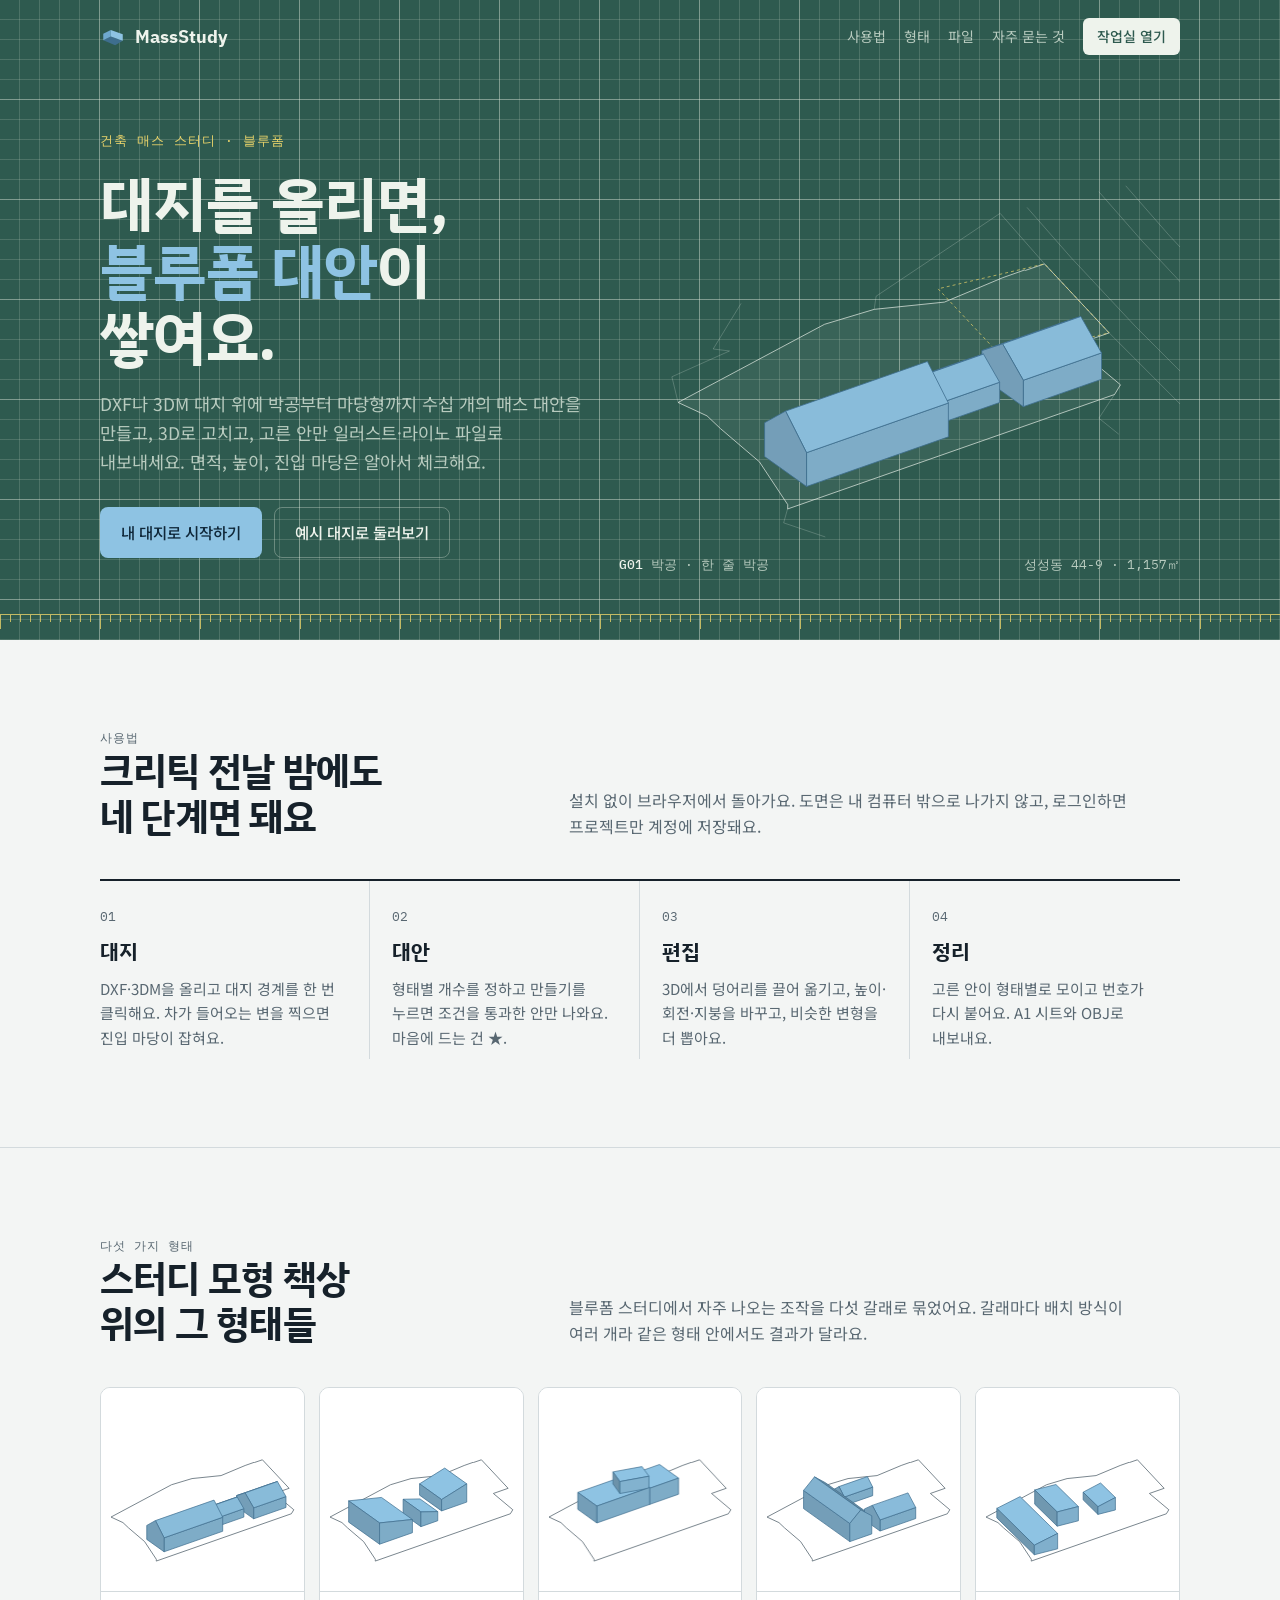
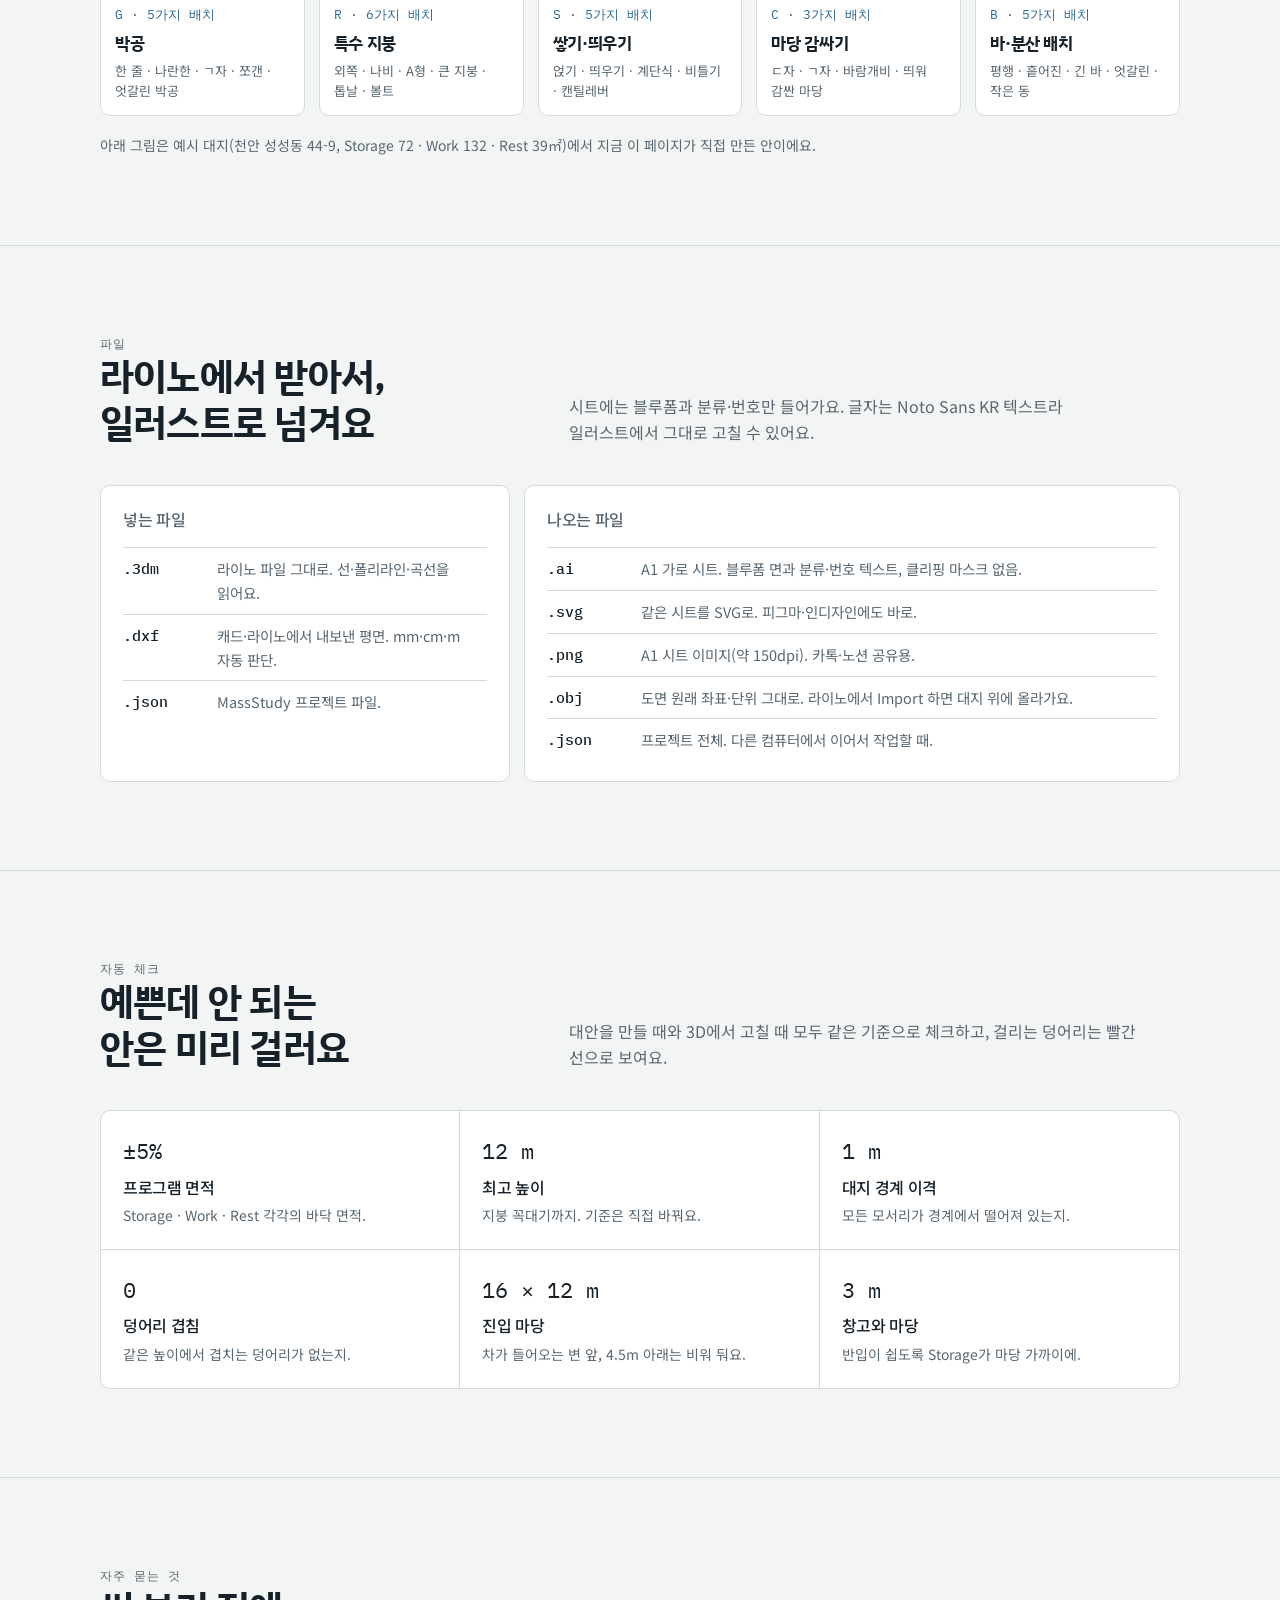
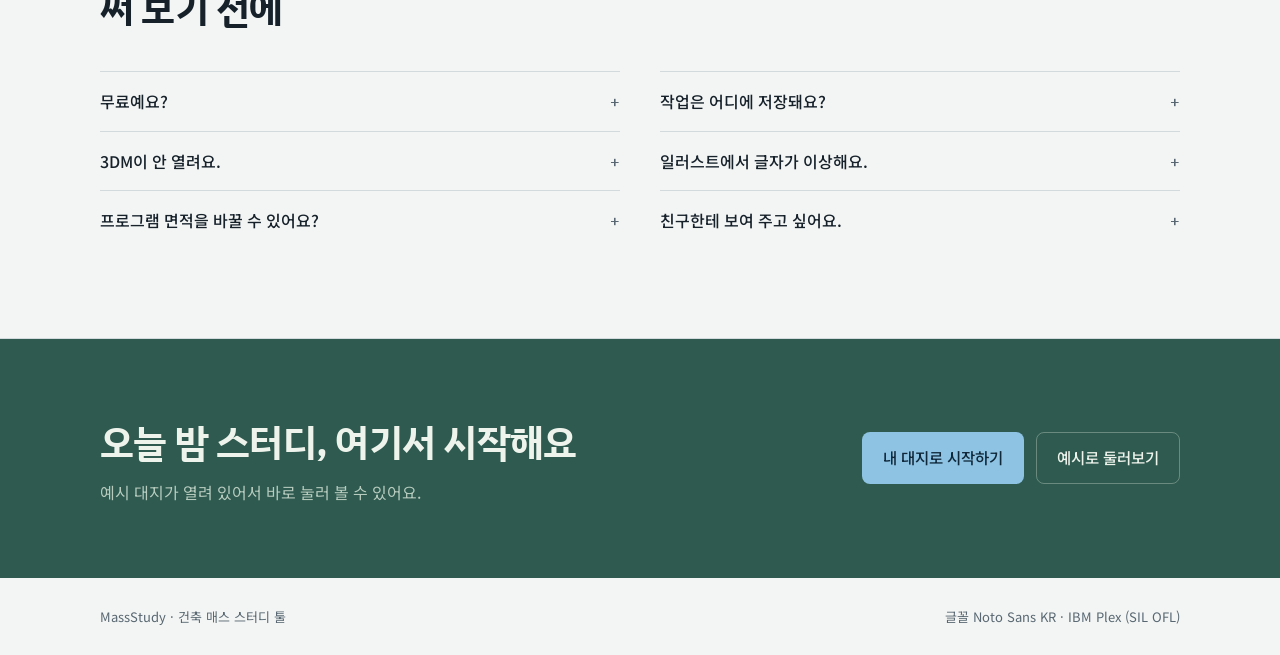
==== index.html @ c5bc1f64 "Initial commit" ====
<!doctype html>
<html lang="ko">
<head>
<meta charset="utf-8">
<meta name="viewport" content="width=device-width,initial-scale=1,viewport-fit=cover">
<title>MassStudy</title>
<meta name="description" content="대지 도면을 올리면 블루폼 매스 대안을 형태별로 만들어 주는 건축 매스 스터디 툴. 3D로 고치고, 골라서 일러스트·라이노 파일로 내보내요.">
<meta property="og:title" content="MassStudy">
<meta property="og:description" content="대지를 올리면, 블루폼 대안이 쌓입니다. 건축 매스 스터디 툴.">
<link rel="icon" href="favicon.svg" type="image/svg+xml">
<link rel="preconnect" href="https://fonts.googleapis.com">
<link rel="preconnect" href="https://fonts.gstatic.com" crossorigin>
<link rel="stylesheet" href="https://fonts.googleapis.com/css2?family=IBM+Plex+Mono:wght@400;500&family=IBM+Plex+Sans+KR:wght@500;700&family=Noto+Sans+KR:wght@400;500;700&display=swap">
<link rel="stylesheet" href="css/site.css">
</head>
<body>
<header class="nav">
  <div class="wrap">
    <a class="logo" href="index.html">
      <svg viewBox="0 0 24 24" aria-hidden="true"><path d="M3 15l7-3.5 11 4-7 4z" fill="#3E6E8E"/><path d="M3 15V9l7-3.5v6z" fill="#6FA9CF"/><path d="M10 11.5v-6l11 4v6z" fill="#8EC3E3"/></svg>
      MassStudy
    </a>
    <nav>
      <a href="#how">사용법</a>
      <a href="#forms">형태</a>
      <a href="#files">파일</a>
      <a href="#faq">자주 묻는 것</a>
      <a class="cta" href="app.html">작업실 열기</a>
    </nav>
  </div>
</header>

<section class="hero">
  <div class="wrap">
    <div>
      <p class="eyebrow">건축 매스 스터디 · 블루폼</p>
      <h1>대지를 올리면,<br><em>블루폼 대안</em>이 쌓여요.</h1>
      <p class="lead">DXF나 3DM 대지 위에 박공부터 마당형까지 수십 개의 매스 대안을 만들고, 3D로 고치고, 고른 안만 일러스트·라이노 파일로 내보내세요. 면적, 높이, 진입 마당은 알아서 체크해요.</p>
      <div class="ctas">
        <a class="btn main" href="app.html?start=new">내 대지로 시작하기</a>
        <a class="btn line" href="app.html?start=sample">예시 대지로 둘러보기</a>
      </div>
    </div>
    <div class="stagebox">
      <canvas id="heroCanvas" aria-label="예시 대지 위에서 바뀌는 블루폼 매스 대안" role="img"></canvas>
      <div class="stagecap"><span id="heroCode"><b>G01</b> 한 줄 박공</span><span>성성동 44-9 · 1,157㎡</span></div>
    </div>
  </div>
  <div class="ruler" aria-hidden="true"></div>
</section>

<main>
  <section class="band" id="how">
    <div class="wrap">
      <div class="sechead">
        <div><p class="label">사용법</p><h2>크리틱 전날 밤에도 네 단계면 돼요</h2></div>
        <p>설치 없이 브라우저에서 돌아가요. 도면은 내 컴퓨터 밖으로 나가지 않고, 로그인하면 프로젝트만 계정에 저장돼요.</p>
      </div>
      <div class="steps">
        <div class="step"><span class="n">01</span><h3>대지</h3><p>DXF·3DM을 올리고 대지 경계를 한 번 클릭해요. 차가 들어오는 변을 찍으면 진입 마당이 잡혀요.</p></div>
        <div class="step"><span class="n">02</span><h3>대안</h3><p>형태별 개수를 정하고 만들기를 누르면 조건을 통과한 안만 나와요. 마음에 드는 건 ★.</p></div>
        <div class="step"><span class="n">03</span><h3>편집</h3><p>3D에서 덩어리를 끌어 옮기고, 높이·회전·지붕을 바꾸고, 비슷한 변형을 더 뽑아요.</p></div>
        <div class="step"><span class="n">04</span><h3>정리</h3><p>고른 안이 형태별로 모이고 번호가 다시 붙어요. A1 시트와 OBJ로 내보내요.</p></div>
      </div>
    </div>
  </section>

  <section class="band" id="forms">
    <div class="wrap">
      <div class="sechead">
        <div><p class="label">다섯 가지 형태</p><h2>스터디 모형 책상 위의 그 형태들</h2></div>
        <p>블루폼 스터디에서 자주 나오는 조작을 다섯 갈래로 묶었어요. 갈래마다 배치 방식이 여러 개라 같은 형태 안에서도 결과가 달라요.</p>
      </div>
      <div class="forms" id="formsGrid"></div>
      <p class="formsnote">아래 그림은 예시 대지(천안 성성동 44-9, Storage 72 · Work 132 · Rest 39㎡)에서 지금 이 페이지가 직접 만든 안이에요.</p>
    </div>
  </section>

  <section class="band" id="files">
    <div class="wrap">
      <div class="sechead">
        <div><p class="label">파일</p><h2>라이노에서 받아서, 일러스트로 넘겨요</h2></div>
        <p>시트에는 블루폼과 분류·번호만 들어가요. 글자는 Noto Sans KR 텍스트라 일러스트에서 그대로 고칠 수 있어요.</p>
      </div>
      <div class="files">
        <div class="fcol">
          <h3>넣는 파일</h3>
          <table class="ftable"><tbody>
            <tr><td>.3dm</td><td>라이노 파일 그대로. 선·폴리라인·곡선을 읽어요.</td></tr>
            <tr><td>.dxf</td><td>캐드·라이노에서 내보낸 평면. mm·cm·m 자동 판단.</td></tr>
            <tr><td>.json</td><td>MassStudy 프로젝트 파일.</td></tr>
          </tbody></table>
        </div>
        <div class="fcol">
          <h3>나오는 파일</h3>
          <table class="ftable"><tbody>
            <tr><td>.ai</td><td>A1 가로 시트. 블루폼 면과 분류·번호 텍스트, 클리핑 마스크 없음.</td></tr>
            <tr><td>.svg</td><td>같은 시트를 SVG로. 피그마·인디자인에도 바로.</td></tr>
            <tr><td>.png</td><td>A1 시트 이미지(약 150dpi). 카톡·노션 공유용.</td></tr>
            <tr><td>.obj</td><td>도면 원래 좌표·단위 그대로. 라이노에서 Import 하면 대지 위에 올라가요.</td></tr>
            <tr><td>.json</td><td>프로젝트 전체. 다른 컴퓨터에서 이어서 작업할 때.</td></tr>
          </tbody></table>
        </div>
      </div>
    </div>
  </section>

  <section class="band" id="checks">
    <div class="wrap">
      <div class="sechead">
        <div><p class="label">자동 체크</p><h2>예쁜데 안 되는 안은 미리 걸러요</h2></div>
        <p>대안을 만들 때와 3D에서 고칠 때 모두 같은 기준으로 체크하고, 걸리는 덩어리는 빨간 선으로 보여요.</p>
      </div>
      <div class="checks">
        <div class="chk"><span class="v">±5%</span><h3>프로그램 면적</h3><p>Storage · Work · Rest 각각의 바닥 면적.</p></div>
        <div class="chk"><span class="v">12 m</span><h3>최고 높이</h3><p>지붕 꼭대기까지. 기준은 직접 바꿔요.</p></div>
        <div class="chk"><span class="v">1 m</span><h3>대지 경계 이격</h3><p>모든 모서리가 경계에서 떨어져 있는지.</p></div>
        <div class="chk"><span class="v">0</span><h3>덩어리 겹침</h3><p>같은 높이에서 겹치는 덩어리가 없는지.</p></div>
        <div class="chk"><span class="v">16 × 12 m</span><h3>진입 마당</h3><p>차가 들어오는 변 앞, 4.5m 아래는 비워 둬요.</p></div>
        <div class="chk"><span class="v">3 m</span><h3>창고와 마당</h3><p>반입이 쉽도록 Storage가 마당 가까이에.</p></div>
      </div>
    </div>
  </section>

  <section class="band" id="faq">
    <div class="wrap">
      <div class="sechead">
        <div><p class="label">자주 묻는 것</p><h2>써 보기 전에</h2></div>
        <p></p>
      </div>
      <div class="faq">
        <details><summary>무료예요?</summary><p>네. 회원가입 없이 바로 쓸 수 있어요. 로그인은 여러 컴퓨터에서 이어서 작업하고 싶을 때만 필요해요.</p></details>
        <details><summary>작업은 어디에 저장돼요?</summary><p>기본은 지금 쓰는 브라우저예요. 로그인하면 계정에도 자동 저장되고, 프로젝트 파일(.json)로 받아 둘 수도 있어요.</p></details>
        <details><summary>3DM이 안 열려요.</summary><p>대지 주변만 골라 새 파일로 저장하면 가볍고 빨라요. 그래도 안 되면 라이노에서 Export Selected → DXF로 올려 주세요.</p></details>
        <details><summary>일러스트에서 글자가 이상해요.</summary><p>Noto Sans KR을 설치하면 그대로 보이고 고칠 수 있어요. 없으면 일러스트가 비슷한 글꼴로 바꿔 보여 줘요.</p></details>
        <details><summary>프로그램 면적을 바꿀 수 있어요?</summary><p>네. 대지 탭에서 Storage · Work · Rest 면적과 최고 높이, 이격, 진입 마당 크기를 바꾸고 대안을 다시 만들면 돼요.</p></details>
        <details><summary>친구한테 보여 주고 싶어요.</summary><p>로그인한 상태에서 프로젝트 목록의 공유 링크를 누르면 링크가 복사돼요. 받은 사람은 사본으로 열어서 원본은 안전해요.</p></details>
      </div>
    </div>
  </section>

  <section class="final">
    <div class="wrap">
      <div><h2>오늘 밤 스터디, 여기서 시작해요</h2><p>예시 대지가 열려 있어서 바로 눌러 볼 수 있어요.</p></div>
      <div class="ctas"><a class="btn main" href="app.html?start=new">내 대지로 시작하기</a><a class="btn line" href="app.html?start=sample">예시로 둘러보기</a></div>
    </div>
  </section>
</main>

<footer>
  <div class="wrap">
    <span>MassStudy · 건축 매스 스터디 툴</span>
    <span>글꼴 Noto Sans KR · IBM Plex (SIL OFL)</span>
  </div>
</footer>

<script src="js/core.js"></script>
<script src="js/axon.js"></script>
<script src="js/landing.js"></script>
</body>
</html>
---- css/site.css ----
/* Layout: landing. A cutting-mat hero (the studio table where blue foam lives), then a calm paper page: steps, forms gallery, files, checks, questions. */
:root {
  --paper: #F3F5F4;      /* page */
  --card: #FFFFFF;
  --ink: #16212A;
  --muted: #586771;
  --rule: #D3DADD;
  --mat: #2E5A4F;        /* cutting mat green */
  --mat-line: rgba(232, 240, 228, .16);
  --mat-line-strong: rgba(232, 240, 228, .32);
  --mat-ink: #EEF3EC;
  --mat-muted: #B8CBBF;
  --ruler: #E8D36A;      /* printed yellow ruler marks */
  --accent: #2D6A93;
  --accent-ink: #FFFFFF;
  --foam: #8EC3E3;
  --f-display: "IBM Plex Sans KR", "Noto Sans KR", "Apple SD Gothic Neo", sans-serif;
  --f-body: "Noto Sans KR", "Apple SD Gothic Neo", "Malgun Gothic", system-ui, sans-serif;
  --f-mono: "IBM Plex Mono", ui-monospace, Menlo, monospace;
  --wrap: 1120px;
}
@media (prefers-color-scheme: dark) {
  :root:not([data-theme="light"]) {
    --paper: #10171B; --card: #182228; --ink: #E3EAEE; --muted: #96A6AF; --rule: #2A363D;
    --mat: #21433B; --accent: #7FB8DD; --accent-ink: #0E1A22; color-scheme: dark;
  }
}
:root[data-theme="dark"] {
  --paper: #10171B; --card: #182228; --ink: #E3EAEE; --muted: #96A6AF; --rule: #2A363D;
  --mat: #21433B; --accent: #7FB8DD; --accent-ink: #0E1A22; color-scheme: dark;
}
* { box-sizing: border-box; }
html { scroll-behavior: smooth; }
@media (prefers-reduced-motion: reduce) { html { scroll-behavior: auto; } }
body { word-break: keep-all; overflow-wrap: anywhere; margin: 0; background: var(--paper); color: var(--ink); font-family: var(--f-body); font-size: 16px; line-height: 1.65; }
a { color: var(--accent); }
:focus-visible { outline: 2px solid var(--accent); outline-offset: 3px; }
.wrap { max-width: var(--wrap); margin: 0 auto; padding-inline: 20px; }
h1, h2, h3 { font-family: var(--f-display); text-wrap: balance; letter-spacing: -0.02em; }

/* nav */
.nav { position: absolute; top: 0; left: 0; right: 0; z-index: 2; padding-top: env(safe-area-inset-top, 0px); }
.nav .wrap { display: flex; align-items: center; gap: 20px; padding-block: 18px; }
.logo { display: flex; align-items: center; gap: 9px; color: var(--mat-ink); text-decoration: none; font-family: var(--f-display); font-weight: 700; font-size: 18px; }
.logo svg { width: 26px; height: 26px; }
.nav nav { margin-left: auto; display: flex; gap: 18px; align-items: center; flex-wrap: wrap; }
.nav nav a { color: var(--mat-muted); text-decoration: none; font-size: 14px; }
.nav nav a:hover { color: var(--mat-ink); }
.nav nav a.cta { color: var(--mat); background: var(--mat-ink); padding: 7px 14px; border-radius: 6px; font-weight: 500; }

/* hero on the mat */
.hero { position: relative; background-color: var(--mat); color: var(--mat-ink); overflow: hidden;
  background-image:
    linear-gradient(var(--mat-line-strong) 1px, transparent 1px), linear-gradient(90deg, var(--mat-line-strong) 1px, transparent 1px),
    linear-gradient(var(--mat-line) 1px, transparent 1px), linear-gradient(90deg, var(--mat-line) 1px, transparent 1px);
  background-size: 100px 100px, 100px 100px, 20px 20px, 20px 20px; background-position: -1px -1px; }
.hero .wrap { display: grid; grid-template-columns: minmax(0, 1fr) minmax(0, 1.15fr); gap: 32px; align-items: center; padding-block: 120px 72px; }
.eyebrow { font-family: var(--f-mono); font-size: 12.5px; letter-spacing: .08em; color: var(--ruler); text-transform: uppercase; margin: 0 0 18px; }
.hero h1 { font-size: clamp(34px, 5.2vw, 60px); line-height: 1.12; margin: 0 0 20px; font-weight: 700; }
.hero h1 em { font-style: normal; color: var(--foam); }
.hero p.lead { font-size: 17.5px; color: var(--mat-muted); max-width: 31em; margin: 0 0 30px; }
.ctas { display: flex; gap: 12px; flex-wrap: wrap; }
.btn { display: inline-flex; align-items: center; gap: 8px; padding: 12px 20px; border-radius: 8px; font-weight: 500; text-decoration: none; font-size: 15.5px; border: 1px solid transparent; }
.btn.main { background: var(--foam); color: #10283A; }
.btn.main:hover { background: #A6D2EC; }
.btn.line { border-color: var(--mat-line-strong); color: var(--mat-ink); }
.btn.line:hover { border-color: var(--mat-ink); }
.stagebox { position: relative; aspect-ratio: 5 / 4; width: 100%; max-width: 100%; }
#heroCanvas { width: 100%; height: 100%; display: block; }
.stagecap { position: absolute; left: 0; right: 0; bottom: -6px; display: flex; justify-content: space-between; gap: 12px; font-family: var(--f-mono); font-size: 12.5px; color: var(--mat-muted); }
.stagecap b { color: var(--mat-ink); font-weight: 500; }
.ruler { position: absolute; left: 0; right: 0; bottom: 0; height: 26px; border-top: 1px solid var(--ruler); opacity: .8;
  background-image: linear-gradient(90deg, var(--ruler) 1px, transparent 1px), linear-gradient(90deg, var(--ruler) 1px, transparent 1px);
  background-size: 100px 14px, 10px 7px; background-repeat: repeat-x; background-position: 0 0, 0 0; }

/* sections */
section.band { padding-block: 88px; border-bottom: 1px solid var(--rule); }
.sechead { display: grid; grid-template-columns: minmax(0, 1fr) minmax(0, 1.4fr); gap: 32px; align-items: end; margin-bottom: 40px; }
.sechead h2 { font-size: clamp(26px, 3.4vw, 38px); margin: 0; line-height: 1.2; }
.sechead p { margin: 0; color: var(--muted); max-width: 36em; }
.label { font-family: var(--f-mono); font-size: 12px; letter-spacing: .08em; color: var(--accent); text-transform: uppercase; margin: 0 0 10px; }

.steps { display: grid; grid-template-columns: repeat(4, minmax(0, 1fr)); gap: 0; border-top: 2px solid var(--ink); }
.step { padding: 20px 22px 8px 0; border-right: 1px solid var(--rule); padding-left: 0; }
.step + .step { padding-left: 22px; }
.step:last-child { border-right: 0; }
.step .n { font-family: var(--f-mono); font-size: 13px; color: var(--muted); }
.step h3 { margin: 6px 0 8px; font-size: 21px; }
.step p { margin: 0; color: var(--muted); font-size: 15px; }

.forms { display: grid; grid-template-columns: repeat(5, minmax(0, 1fr)); gap: 14px; }
.form { background: var(--card); border: 1px solid var(--rule); border-radius: 10px; overflow: hidden; display: flex; flex-direction: column; min-width: 0; }
.form canvas { width: 100%; aspect-ratio: 1 / 1; display: block; }
.form .meta { padding: 12px 14px 14px; border-top: 1px solid var(--rule); display: flex; flex-direction: column; gap: 4px; }
.form .k { font-family: var(--f-mono); font-size: 13px; color: var(--accent); }
.form h3 { margin: 0; font-size: 17px; }
.form p { margin: 0; font-size: 13px; color: var(--muted); line-height: 1.55; }
.formsnote { margin: 18px 0 0; color: var(--muted); font-size: 14px; }

.files { display: grid; grid-template-columns: minmax(0, 1fr) minmax(0, 1.6fr); gap: 14px; }
.fcol { background: var(--card); border: 1px solid var(--rule); border-radius: 10px; padding: 20px 22px; min-width: 0; }
.fcol h3 { margin: 0 0 14px; font-size: 16px; color: var(--muted); font-weight: 500; font-family: var(--f-body); }
.ftable { width: 100%; border-collapse: collapse; font-size: 14.5px; }
.ftable td { padding: 9px 0; border-top: 1px solid var(--rule); vertical-align: top; }
.ftable td:first-child { font-family: var(--f-mono); font-weight: 500; width: 6.5em; white-space: nowrap; }
.ftable td:last-child { color: var(--muted); }

.checks { display: grid; grid-template-columns: repeat(3, minmax(0, 1fr)); gap: 0; border: 1px solid var(--rule); border-radius: 10px; background: var(--card); overflow: hidden; }
.chk { padding: 22px; border-right: 1px solid var(--rule); border-bottom: 1px solid var(--rule); min-width: 0; }
.chk:nth-child(3n) { border-right: 0; }
.chk:nth-last-child(-n+3) { border-bottom: 0; }
.chk .v { font-family: var(--f-mono); font-size: 22px; font-variant-numeric: tabular-nums; }
.chk h3 { margin: 4px 0 4px; font-size: 16px; font-family: var(--f-body); font-weight: 500; }
.chk p { margin: 0; font-size: 14px; color: var(--muted); }

.faq { display: grid; grid-template-columns: repeat(2, minmax(0, 1fr)); gap: 0 40px; }
.faq details { border-top: 1px solid var(--rule); padding: 16px 0; }
.faq summary { cursor: pointer; font-weight: 500; list-style: none; display: flex; justify-content: space-between; gap: 12px; }
.faq summary::after { content: "+"; font-family: var(--f-mono); color: var(--muted); }
.faq details[open] summary::after { content: "−"; }
.faq summary::-webkit-details-marker { display: none; }
.faq p { margin: 10px 0 0; color: var(--muted); font-size: 15px; }

.final { background: var(--mat); color: var(--mat-ink); padding-block: 72px; }
.final .wrap { display: flex; align-items: center; justify-content: space-between; gap: 24px; flex-wrap: wrap; }
.final h2 { margin: 0; font-size: clamp(26px, 3.4vw, 38px); }
.final p { margin: 6px 0 0; color: var(--mat-muted); }
footer { padding-block: 28px calc(28px + env(safe-area-inset-bottom, 0px)); color: var(--muted); font-size: 13px; }
footer .wrap { display: flex; justify-content: space-between; gap: 12px; flex-wrap: wrap; }

@media (max-width: 960px) {
  .hero .wrap { grid-template-columns: 1fr; padding-block: 100px 56px; }
  .sechead { grid-template-columns: 1fr; gap: 12px; }
  .steps { grid-template-columns: repeat(2, minmax(0, 1fr)); }
  .step:nth-child(2) { border-right: 0; }
  .step:nth-child(3) { padding-left: 0; }
  .forms { grid-template-columns: repeat(3, minmax(0, 1fr)); }
  .files { grid-template-columns: 1fr; }
  .checks { grid-template-columns: repeat(2, minmax(0, 1fr)); }
  .chk:nth-child(3n) { border-right: 1px solid var(--rule); }
  .chk:nth-child(2n) { border-right: 0; }
  .chk:nth-last-child(-n+3) { border-bottom: 1px solid var(--rule); }
  .chk:nth-last-child(-n+2) { border-bottom: 0; }
  .faq { grid-template-columns: 1fr; }
}
@media (max-width: 600px) {
  .nav nav a:not(.cta) { display: none; }
  .steps { grid-template-columns: 1fr; }
  .step, .step + .step { border-right: 0; padding-left: 0; border-bottom: 1px solid var(--rule); padding-bottom: 18px; }
  .forms { grid-template-columns: repeat(2, minmax(0, 1fr)); }
  .checks { grid-template-columns: 1fr; }
  .chk, .chk:nth-child(n) { border-right: 0; border-bottom: 1px solid var(--rule); }
  .chk:last-child { border-bottom: 0; }
  section.band { padding-block: 64px; }
}
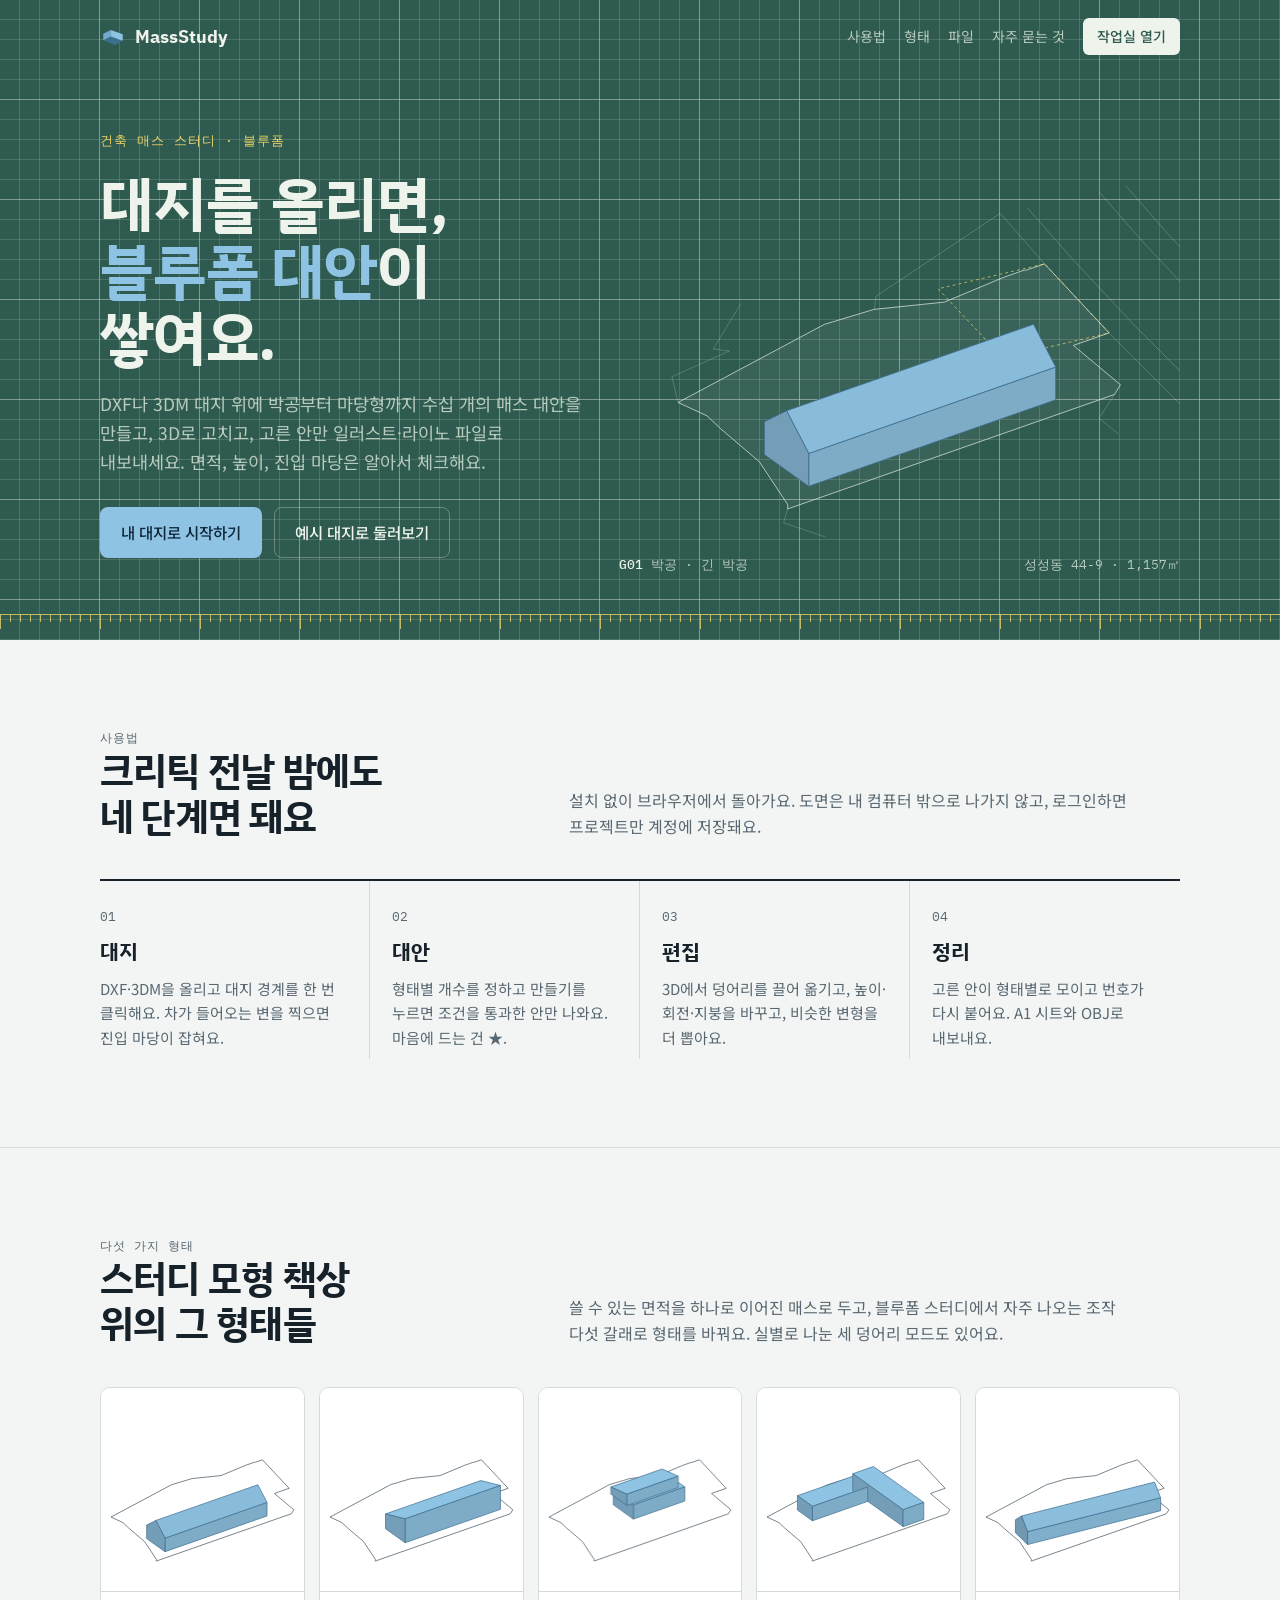
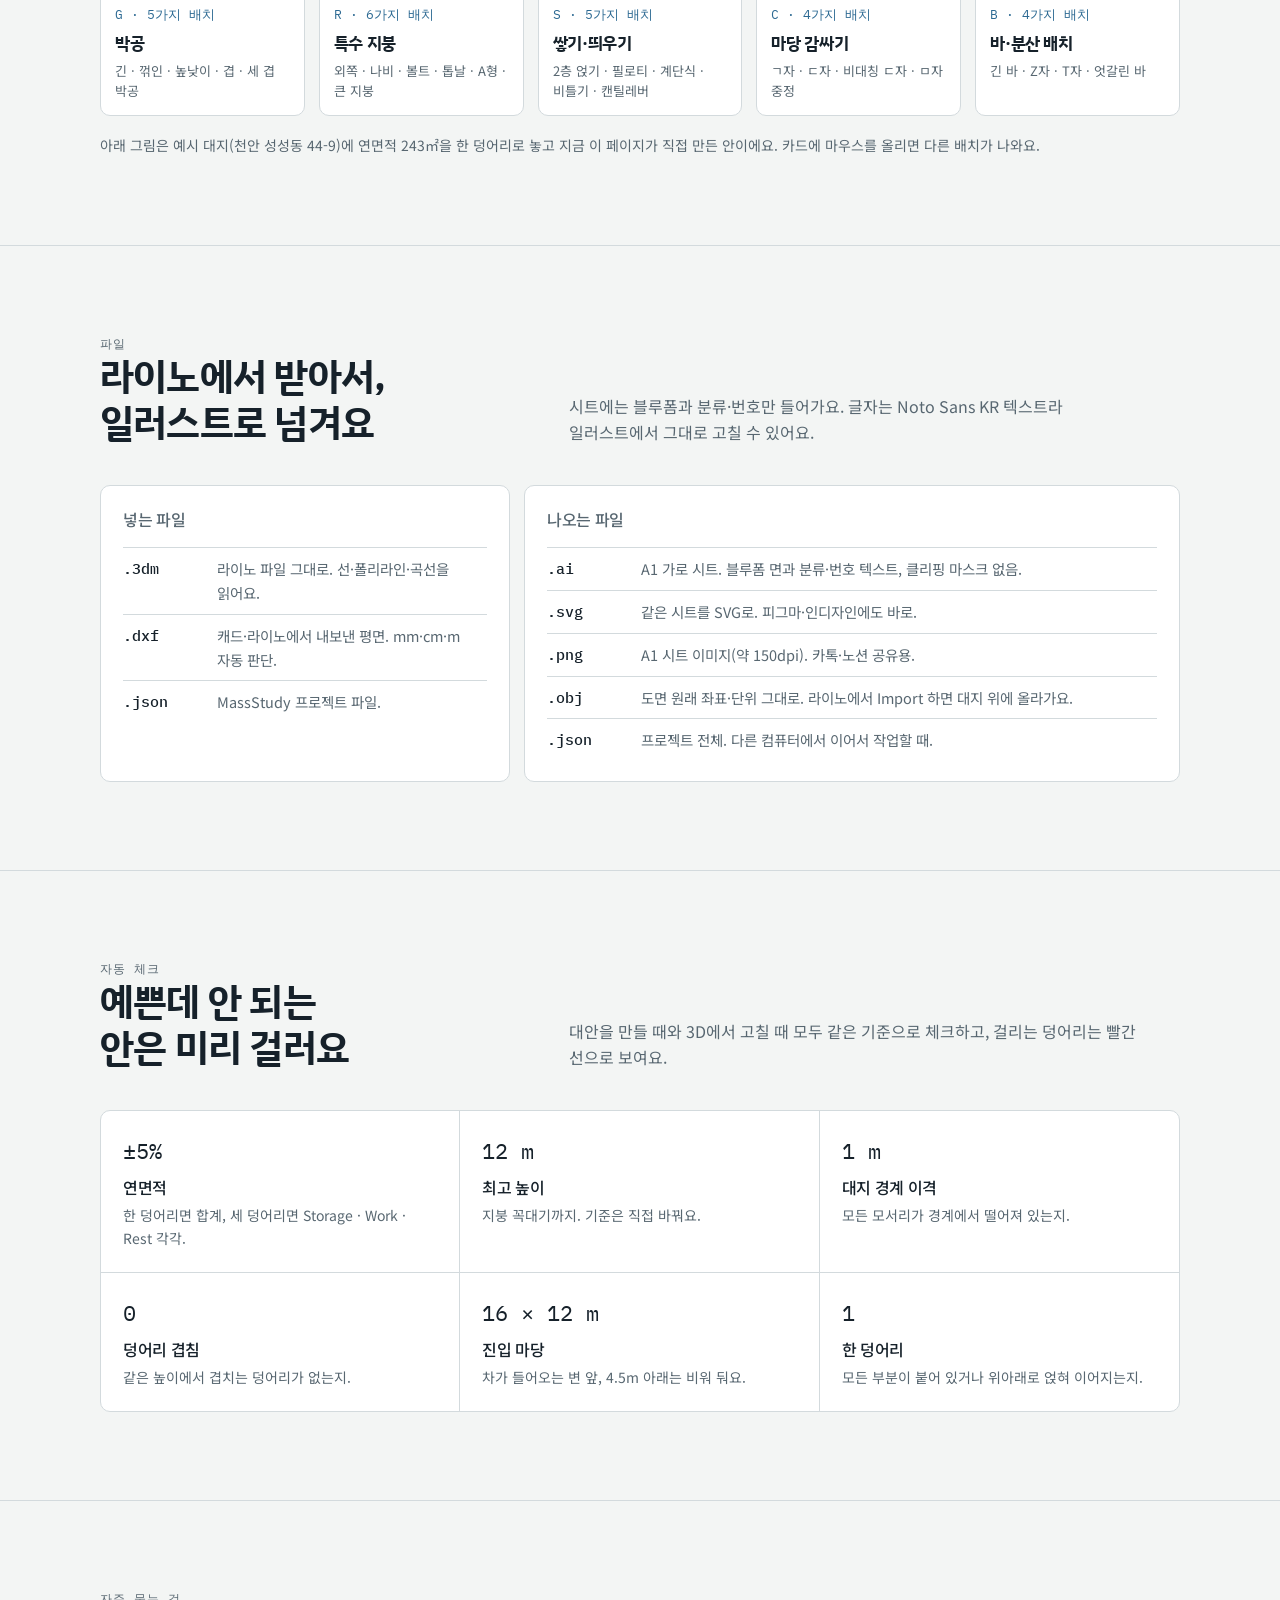
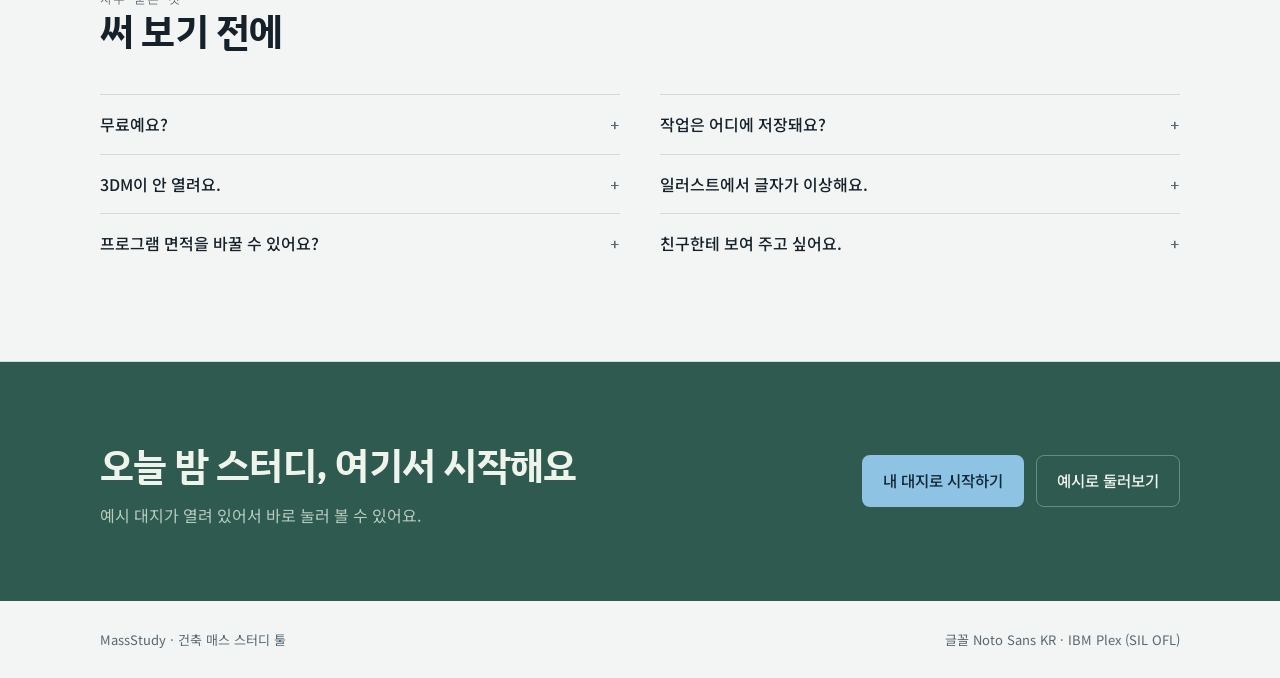
==== commit 67663665: "Add one-mass study mode" ====
--- a/index.html
+++ b/index.html
@@ -69,10 +69,10 @@
     <div class="wrap">
       <div class="sechead">
         <div><p class="label">다섯 가지 형태</p><h2>스터디 모형 책상 위의 그 형태들</h2></div>
-        <p>블루폼 스터디에서 자주 나오는 조작을 다섯 갈래로 묶었어요. 갈래마다 배치 방식이 여러 개라 같은 형태 안에서도 결과가 달라요.</p>
+        <p>쓸 수 있는 면적을 하나로 이어진 매스로 두고, 블루폼 스터디에서 자주 나오는 조작 다섯 갈래로 형태를 바꿔요. 실별로 나눈 세 덩어리 모드도 있어요.</p>
       </div>
       <div class="forms" id="formsGrid"></div>
-      <p class="formsnote">아래 그림은 예시 대지(천안 성성동 44-9, Storage 72 · Work 132 · Rest 39㎡)에서 지금 이 페이지가 직접 만든 안이에요.</p>
+      <p class="formsnote">아래 그림은 예시 대지(천안 성성동 44-9)에 연면적 243㎡을 한 덩어리로 놓고 지금 이 페이지가 직접 만든 안이에요. 카드에 마우스를 올리면 다른 배치가 나와요.</p>
     </div>
   </section>
 
@@ -112,12 +112,12 @@
         <p>대안을 만들 때와 3D에서 고칠 때 모두 같은 기준으로 체크하고, 걸리는 덩어리는 빨간 선으로 보여요.</p>
       </div>
       <div class="checks">
-        <div class="chk"><span class="v">±5%</span><h3>프로그램 면적</h3><p>Storage · Work · Rest 각각의 바닥 면적.</p></div>
+        <div class="chk"><span class="v">±5%</span><h3>연면적</h3><p>한 덩어리면 합계, 세 덩어리면 Storage · Work · Rest 각각.</p></div>
         <div class="chk"><span class="v">12 m</span><h3>최고 높이</h3><p>지붕 꼭대기까지. 기준은 직접 바꿔요.</p></div>
         <div class="chk"><span class="v">1 m</span><h3>대지 경계 이격</h3><p>모든 모서리가 경계에서 떨어져 있는지.</p></div>
         <div class="chk"><span class="v">0</span><h3>덩어리 겹침</h3><p>같은 높이에서 겹치는 덩어리가 없는지.</p></div>
         <div class="chk"><span class="v">16 × 12 m</span><h3>진입 마당</h3><p>차가 들어오는 변 앞, 4.5m 아래는 비워 둬요.</p></div>
-        <div class="chk"><span class="v">3 m</span><h3>창고와 마당</h3><p>반입이 쉽도록 Storage가 마당 가까이에.</p></div>
+        <div class="chk"><span class="v">1</span><h3>한 덩어리</h3><p>모든 부분이 붙어 있거나 위아래로 얹혀 이어지는지.</p></div>
       </div>
     </div>
   </section>
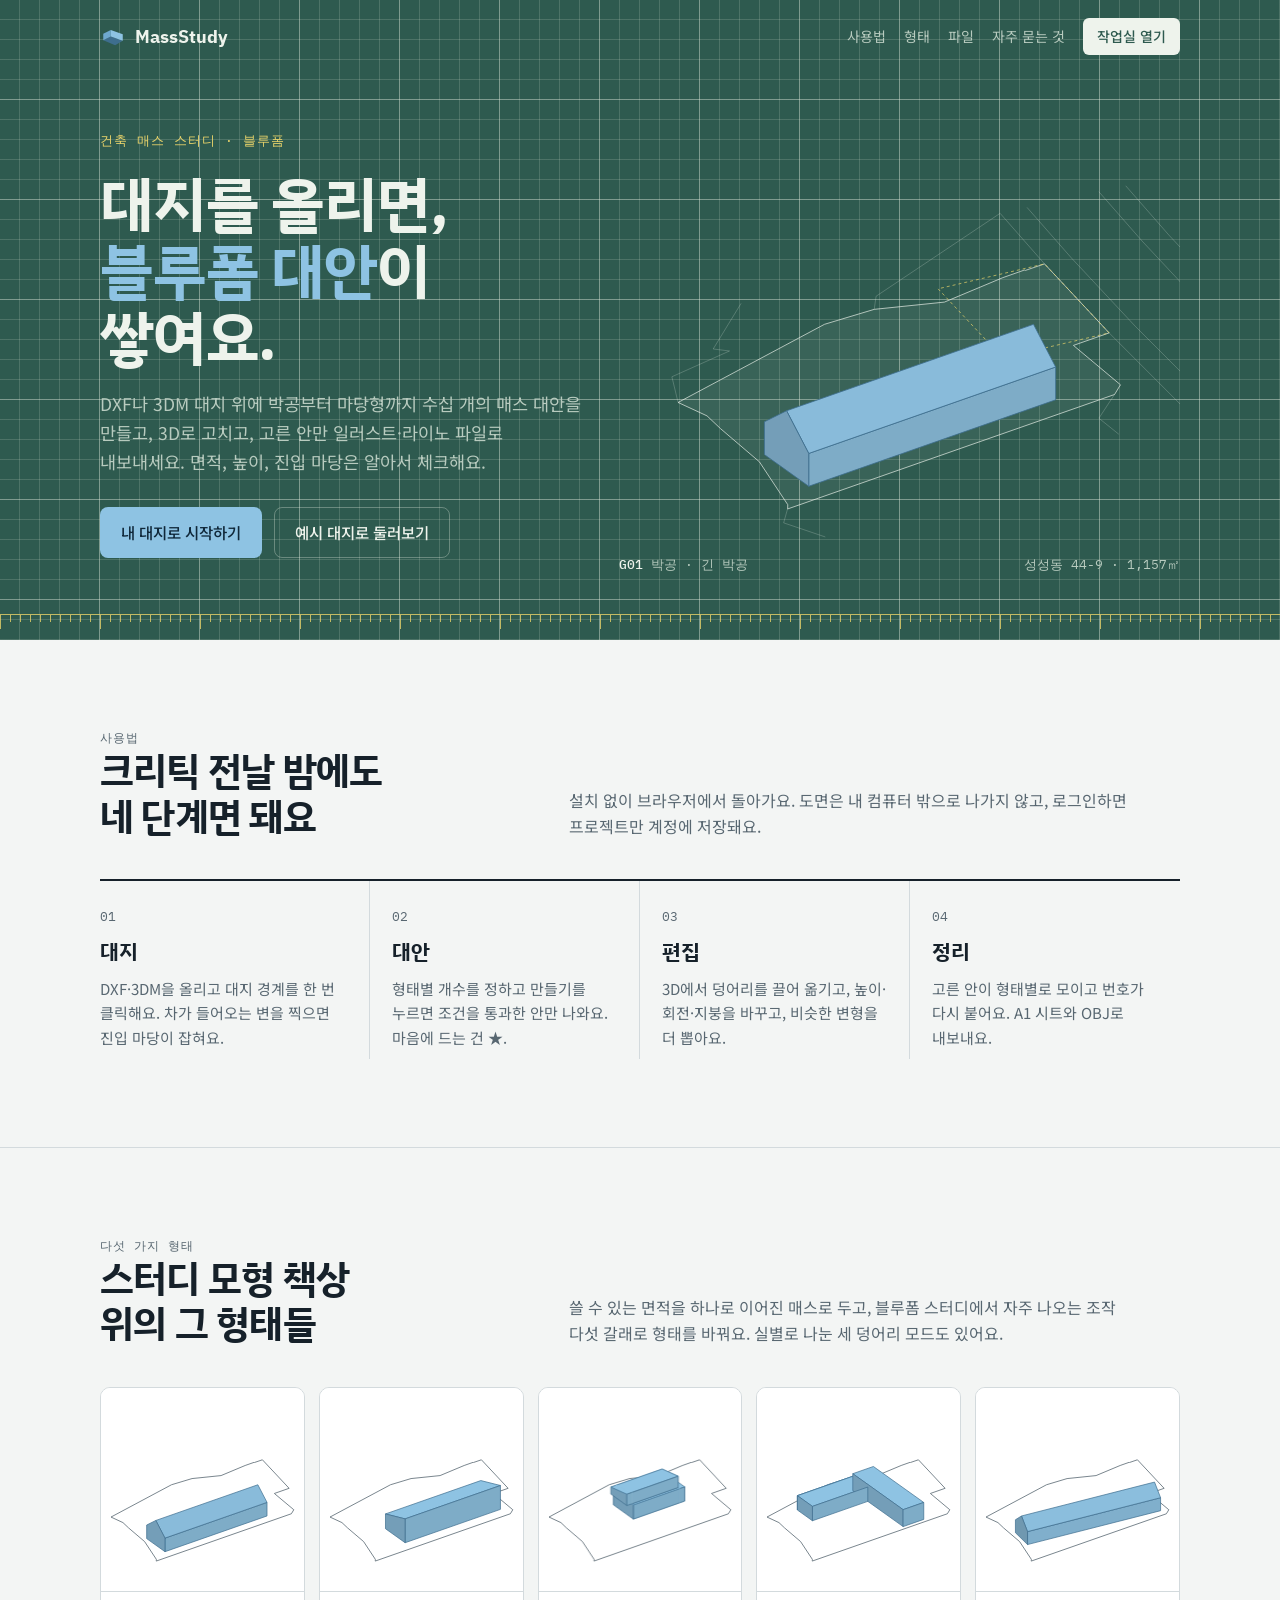
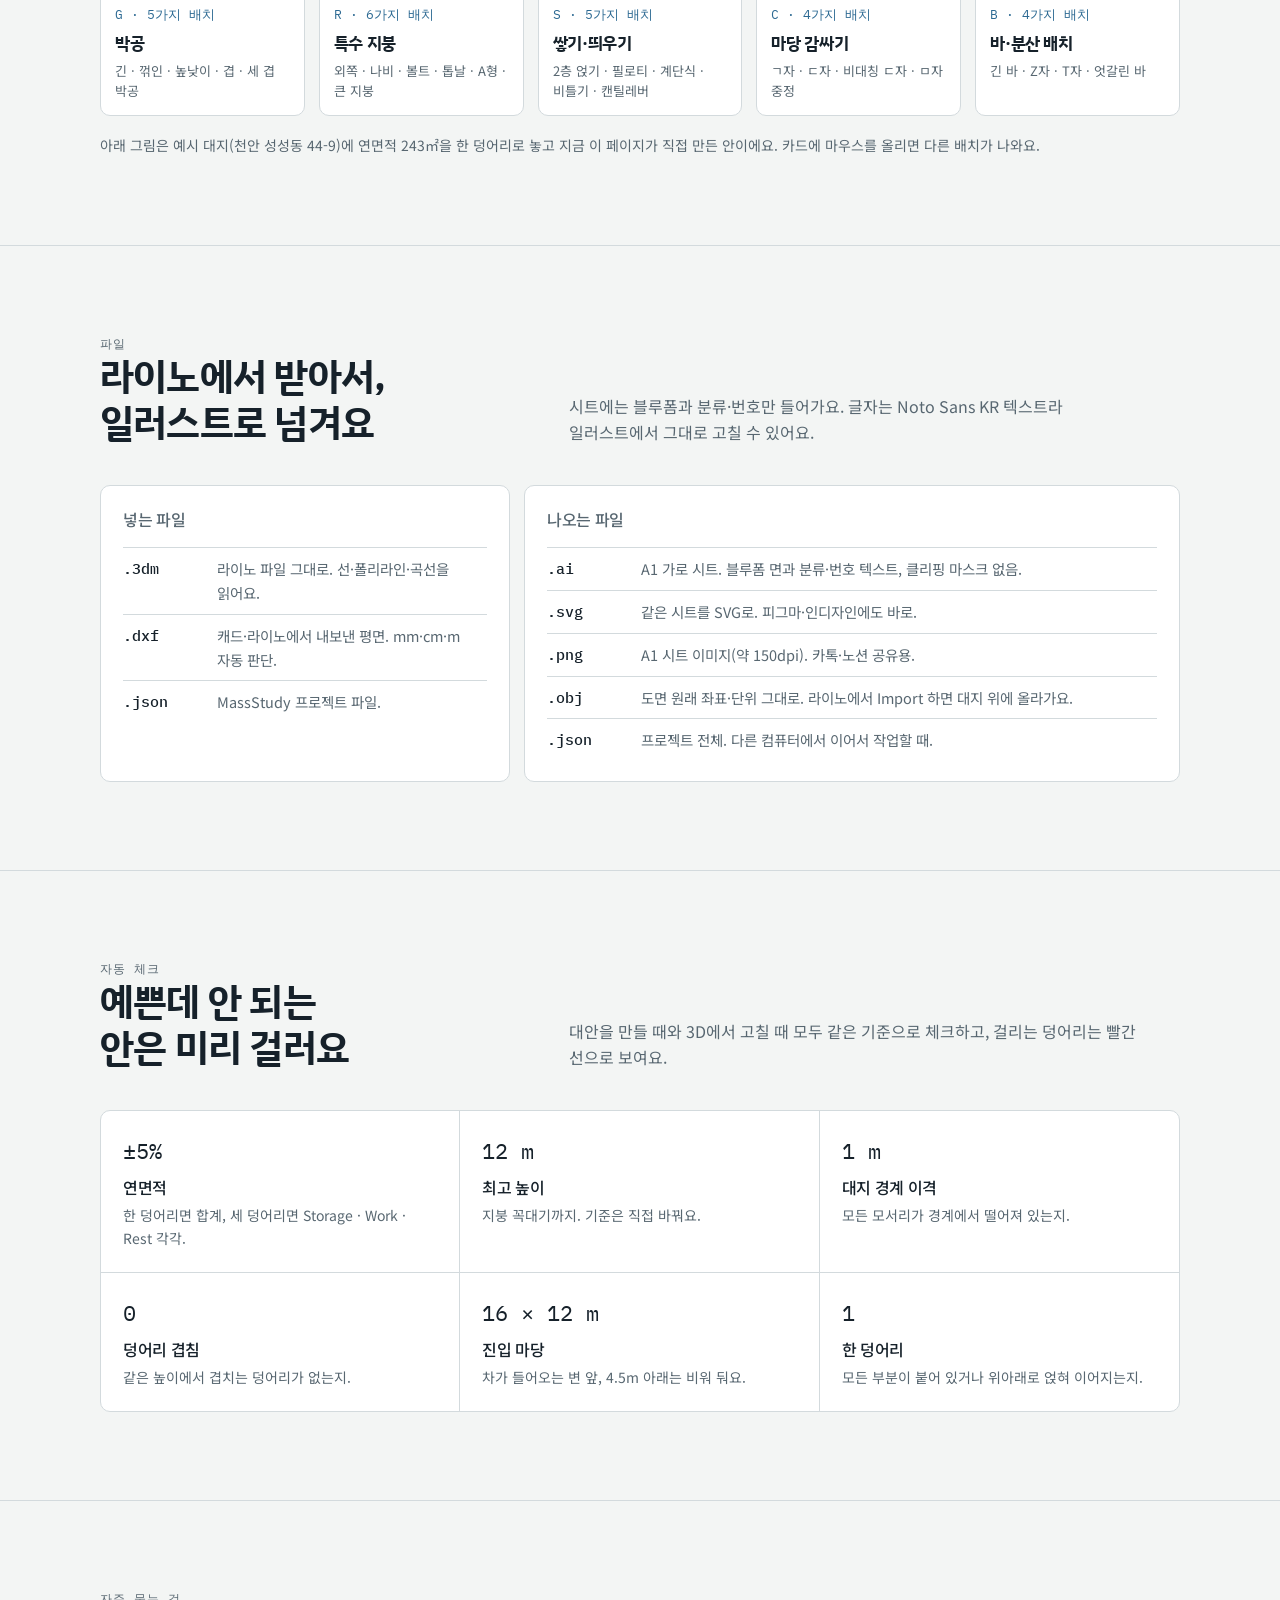
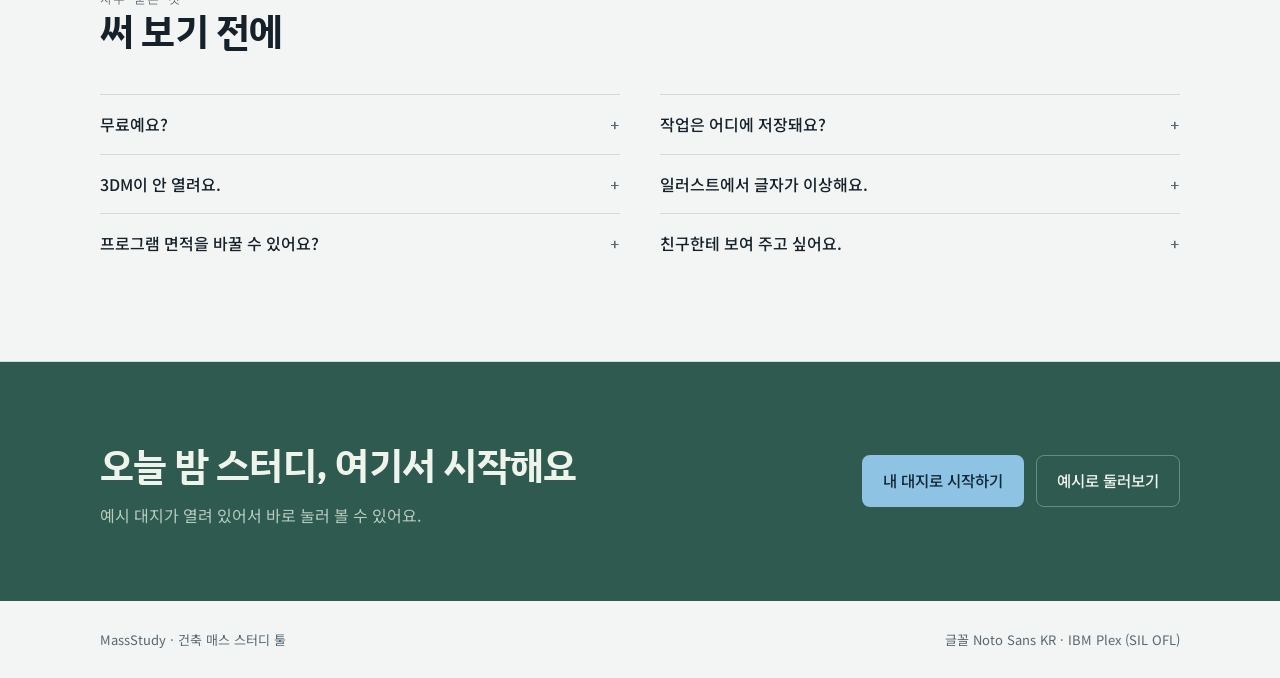
==== commit ac3cb012: "Show touching masses as one connected body" ====
--- a/index.html
+++ b/index.html
@@ -11,7 +11,7 @@
 <link rel="preconnect" href="https://fonts.googleapis.com">
 <link rel="preconnect" href="https://fonts.gstatic.com" crossorigin>
 <link rel="stylesheet" href="https://fonts.googleapis.com/css2?family=IBM+Plex+Mono:wght@400;500&family=IBM+Plex+Sans+KR:wght@500;700&family=Noto+Sans+KR:wght@400;500;700&display=swap">
-<link rel="stylesheet" href="css/site.css">
+<link rel="stylesheet" href="css/site.css?v=20261019d">
 </head>
 <body>
 <header class="nav">
@@ -154,8 +154,9 @@
   </div>
 </footer>
 
-<script src="js/core.js"></script>
-<script src="js/axon.js"></script>
-<script src="js/landing.js"></script>
+<script src="js/core.js?v=20261019d"></script>
+<script src="js/union.js?v=20261019d"></script>
+<script src="js/axon.js?v=20261019d"></script>
+<script src="js/landing.js?v=20261019d"></script>
 </body>
 </html>
